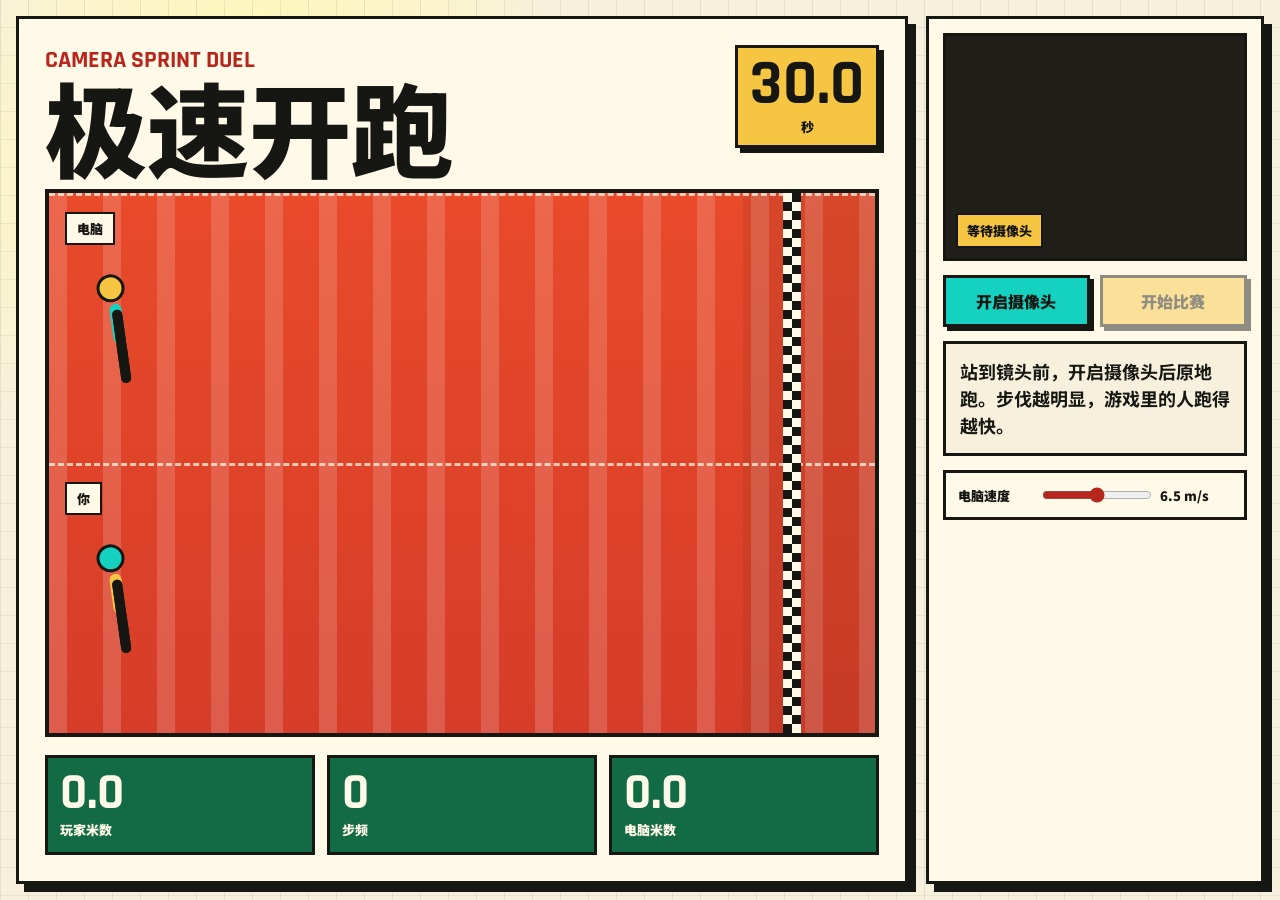
==== index.html @ 2770d906 "feat(game): 添加基于摄像头的跑步竞赛游戏 - 实现了摄像头视频流获取和姿态识别功能 - 集成了 MediaPipe Pose Landmarker 进行人体关键点检测 - 添加了基于腿部动" ====
<!doctype html>
<html lang="zh-CN">
  <head>
    <meta charset="UTF-8" />
    <meta name="viewport" content="width=device-width, initial-scale=1.0" />
    <title>极速开跑</title>
    <link rel="preconnect" href="https://fonts.googleapis.com" />
    <link rel="preconnect" href="https://fonts.gstatic.com" crossorigin />
    <link
      href="https://fonts.googleapis.com/css2?family=Rajdhani:wght@500;600;700&family=Noto+Sans+SC:wght@500;700;900&display=swap"
      rel="stylesheet"
    />
    <link rel="stylesheet" href="./styles.css" />
  </head>
  <body>
    <main class="arena">
      <section class="race-panel" aria-label="跑步比赛">
        <div class="track-header">
          <div>
            <p class="kicker">Camera Sprint Duel</p>
            <h1>极速开跑</h1>
          </div>
          <div class="clock" aria-live="polite">
            <span id="timeLeft">30.0</span>
            <small>秒</small>
          </div>
        </div>

        <div class="stadium" aria-label="赛道">
          <div class="finish-line" aria-hidden="true"></div>
          <div class="lane lane-ai">
            <div class="lane-label">电脑</div>
            <div class="runner ai-runner" id="aiRunner" aria-hidden="true">
              <span class="head"></span>
              <span class="body"></span>
              <span class="arm arm-a"></span>
              <span class="arm arm-b"></span>
              <span class="leg leg-a"></span>
              <span class="leg leg-b"></span>
            </div>
          </div>
          <div class="lane lane-player">
            <div class="lane-label">你</div>
            <div class="runner player-runner" id="playerRunner" aria-hidden="true">
              <span class="head"></span>
              <span class="body"></span>
              <span class="arm arm-a"></span>
              <span class="arm arm-b"></span>
              <span class="leg leg-a"></span>
              <span class="leg leg-b"></span>
            </div>
          </div>
        </div>

        <div class="scoreboard" aria-label="比赛数据">
          <div>
            <span id="playerMeters">0</span>
            <small>玩家米数</small>
          </div>
          <div>
            <span id="cadence">0</span>
            <small>步频</small>
          </div>
          <div>
            <span id="aiMeters">0</span>
            <small>电脑米数</small>
          </div>
        </div>
      </section>

      <aside class="control-panel" aria-label="摄像头控制">
        <div class="camera-shell">
          <video id="camera" playsinline muted></video>
          <canvas id="overlay"></canvas>
          <div class="camera-status" id="cameraStatus">等待摄像头</div>
        </div>

        <div class="action-row">
          <button class="primary" id="startCameraBtn" type="button">开启摄像头</button>
          <button class="secondary" id="startRaceBtn" type="button" disabled>开始比赛</button>
        </div>

        <div class="result" id="result" role="status" aria-live="polite">
          站到镜头前，开启摄像头后原地跑。步伐越明显，游戏里的人跑得越快。
        </div>

        <div class="tuning">
          <label for="difficulty">电脑速度</label>
          <input id="difficulty" type="range" min="4" max="9" step="0.5" value="6.5" />
          <span id="difficultyValue">6.5 m/s</span>
        </div>
      </aside>
    </main>

    <script type="module" src="./game.js"></script>
  </body>
</html>
---- styles.css ----
:root {
  --ink: #161712;
  --paper: #f7f0dd;
  --track: #e84a2a;
  --track-dark: #b7261c;
  --electric: #15d2c0;
  --sun: #f6c542;
  --grass: #126b45;
  --white: #fff9e8;
  --shadow: rgba(22, 23, 18, 0.18);
}

* {
  box-sizing: border-box;
}

body {
  min-height: 100vh;
  margin: 0;
  color: var(--ink);
  font-family: "Noto Sans SC", sans-serif;
  background:
    linear-gradient(90deg, rgba(22, 23, 18, 0.08) 1px, transparent 1px) 0 0 / 28px 28px,
    linear-gradient(0deg, rgba(22, 23, 18, 0.06) 1px, transparent 1px) 0 0 / 28px 28px,
    radial-gradient(circle at 20% 20%, #fff7bd 0 12%, transparent 28%),
    var(--paper);
}

button,
input {
  font: inherit;
}

.arena {
  display: grid;
  grid-template-columns: minmax(0, 1.45fr) minmax(320px, 0.55fr);
  gap: 18px;
  width: min(1320px, calc(100% - 32px));
  min-height: 100vh;
  margin: 0 auto;
  padding: 16px 0;
}

.race-panel,
.control-panel {
  border: 3px solid var(--ink);
  background: var(--white);
  box-shadow: 8px 8px 0 var(--ink);
}

.race-panel {
  display: flex;
  flex-direction: column;
  padding: clamp(16px, 2vw, 28px);
  overflow: hidden;
}

.track-header {
  display: flex;
  align-items: start;
  justify-content: space-between;
  gap: 18px;
  margin-bottom: 18px;
}

.kicker {
  margin: 0 0 4px;
  font-family: Rajdhani, sans-serif;
  font-size: clamp(18px, 2vw, 24px);
  font-weight: 700;
  letter-spacing: 0;
  text-transform: uppercase;
  color: var(--track-dark);
}

h1 {
  margin: 0;
  font-size: clamp(48px, 8vw, 112px);
  font-weight: 900;
  line-height: 0.9;
}

.clock {
  min-width: 132px;
  padding: 8px 12px;
  border: 3px solid var(--ink);
  background: var(--sun);
  text-align: center;
  box-shadow: 5px 5px 0 var(--ink);
}

.clock span {
  display: block;
  font-family: Rajdhani, sans-serif;
  font-size: clamp(38px, 5vw, 64px);
  font-weight: 700;
  line-height: 0.9;
}

.clock small,
.scoreboard small,
.lane-label,
.tuning label,
.tuning span {
  font-size: 13px;
  font-weight: 900;
}

.stadium {
  position: relative;
  display: grid;
  grid-template-rows: 1fr 1fr;
  flex: 1;
  min-height: 430px;
  border: 4px solid var(--ink);
  overflow: hidden;
  background:
    repeating-linear-gradient(90deg, rgba(255, 255, 255, 0.16) 0 18px, transparent 18px 54px),
    linear-gradient(180deg, var(--track), #d63d28);
}

.stadium::before {
  content: "";
  position: absolute;
  inset: 0;
  background: linear-gradient(90deg, transparent 0 84%, rgba(22, 23, 18, 0.08) 84% 100%);
  pointer-events: none;
}

.finish-line {
  position: absolute;
  top: 0;
  right: 9%;
  width: 18px;
  height: 100%;
  background:
    repeating-conic-gradient(var(--ink) 0 25%, var(--white) 0 50%) 0 0 / 18px 18px;
  z-index: 2;
}

.lane {
  position: relative;
  border-top: 3px dashed rgba(255, 249, 232, 0.72);
}

.lane:first-of-type {
  border-top: 0;
}

.lane-label {
  position: absolute;
  top: 16px;
  left: 16px;
  z-index: 3;
  padding: 5px 10px;
  border: 2px solid var(--ink);
  background: var(--white);
}

.runner {
  --lean: -8deg;
  position: absolute;
  left: 4%;
  bottom: 31%;
  width: 72px;
  height: 106px;
  transform: translateX(0) rotate(var(--lean));
  transform-origin: 50% 84%;
  transition: transform 120ms linear;
  z-index: 4;
}

.runner span {
  position: absolute;
  display: block;
  background: var(--ink);
}

.runner .head {
  top: 0;
  left: 25px;
  width: 28px;
  height: 28px;
  border: 3px solid var(--ink);
  border-radius: 50%;
  background: var(--sun);
}

.runner .body {
  top: 30px;
  left: 35px;
  width: 12px;
  height: 40px;
  border-radius: 12px;
  background: var(--electric);
}

.runner .arm,
.runner .leg {
  width: 10px;
  border-radius: 999px;
  transform-origin: 50% 0;
}

.runner .arm {
  top: 36px;
  left: 37px;
  height: 36px;
}

.runner .leg {
  top: 66px;
  left: 37px;
  height: 44px;
}

.runner .arm-a,
.runner .leg-b {
  animation: stride-a 340ms infinite linear;
}

.runner .arm-b,
.runner .leg-a {
  animation: stride-b 340ms infinite linear;
}

.player-runner .body {
  background: var(--sun);
}

.player-runner .head {
  background: var(--electric);
}

.runner.paused span {
  animation-play-state: paused;
}

.scoreboard {
  display: grid;
  grid-template-columns: repeat(3, 1fr);
  gap: 12px;
  margin-top: 18px;
}

.scoreboard div {
  min-width: 0;
  padding: 12px;
  border: 3px solid var(--ink);
  background: var(--grass);
  color: var(--white);
}

.scoreboard span {
  display: block;
  font-family: Rajdhani, sans-serif;
  font-size: clamp(34px, 4vw, 54px);
  font-weight: 700;
  line-height: 0.9;
}

.control-panel {
  display: flex;
  flex-direction: column;
  gap: 14px;
  padding: 14px;
}

.camera-shell {
  position: relative;
  aspect-ratio: 4 / 3;
  border: 3px solid var(--ink);
  overflow: hidden;
  background: #201f1a;
}

video,
canvas {
  position: absolute;
  inset: 0;
  width: 100%;
  height: 100%;
  object-fit: cover;
  transform: scaleX(-1);
}

.camera-status {
  position: absolute;
  left: 10px;
  bottom: 10px;
  max-width: calc(100% - 20px);
  padding: 6px 9px;
  border: 2px solid var(--ink);
  background: var(--sun);
  font-size: 13px;
  font-weight: 900;
}

.action-row {
  display: grid;
  grid-template-columns: 1fr 1fr;
  gap: 10px;
}

button {
  min-height: 52px;
  border: 3px solid var(--ink);
  cursor: pointer;
  font-weight: 900;
  color: var(--ink);
  box-shadow: 4px 4px 0 var(--ink);
  transition:
    transform 120ms ease,
    box-shadow 120ms ease,
    opacity 120ms ease;
}

button:hover:not(:disabled) {
  transform: translate(2px, 2px);
  box-shadow: 2px 2px 0 var(--ink);
}

button:disabled {
  cursor: not-allowed;
  opacity: 0.48;
}

.primary {
  background: var(--electric);
}

.secondary {
  background: var(--sun);
}

.result {
  min-height: 96px;
  padding: 14px;
  border: 3px solid var(--ink);
  background: var(--paper);
  font-size: clamp(15px, 1.5vw, 18px);
  font-weight: 700;
  line-height: 1.5;
}

.result.win {
  background: var(--electric);
}

.result.lose {
  background: var(--track);
  color: var(--white);
}

.tuning {
  display: grid;
  grid-template-columns: 72px 1fr 72px;
  align-items: center;
  gap: 10px;
  padding: 12px;
  border: 3px solid var(--ink);
  background: var(--white);
}

input[type="range"] {
  width: 100%;
  accent-color: var(--track-dark);
}

@keyframes stride-a {
  0%,
  100% {
    transform: rotate(48deg);
  }
  50% {
    transform: rotate(-58deg);
  }
}

@keyframes stride-b {
  0%,
  100% {
    transform: rotate(-52deg);
  }
  50% {
    transform: rotate(56deg);
  }
}

@media (max-width: 900px) {
  .arena {
    grid-template-columns: 1fr;
    min-height: auto;
  }

  .stadium {
    min-height: 360px;
  }
}

@media (max-width: 560px) {
  .arena {
    width: calc(100% - 20px);
    padding: 10px 0;
  }

  .track-header,
  .action-row,
  .scoreboard {
    grid-template-columns: 1fr;
    flex-direction: column;
  }

  .clock {
    width: 100%;
  }

  .stadium {
    min-height: 300px;
  }

  .runner {
    width: 56px;
    height: 86px;
  }

  .tuning {
    grid-template-columns: 1fr;
  }
}
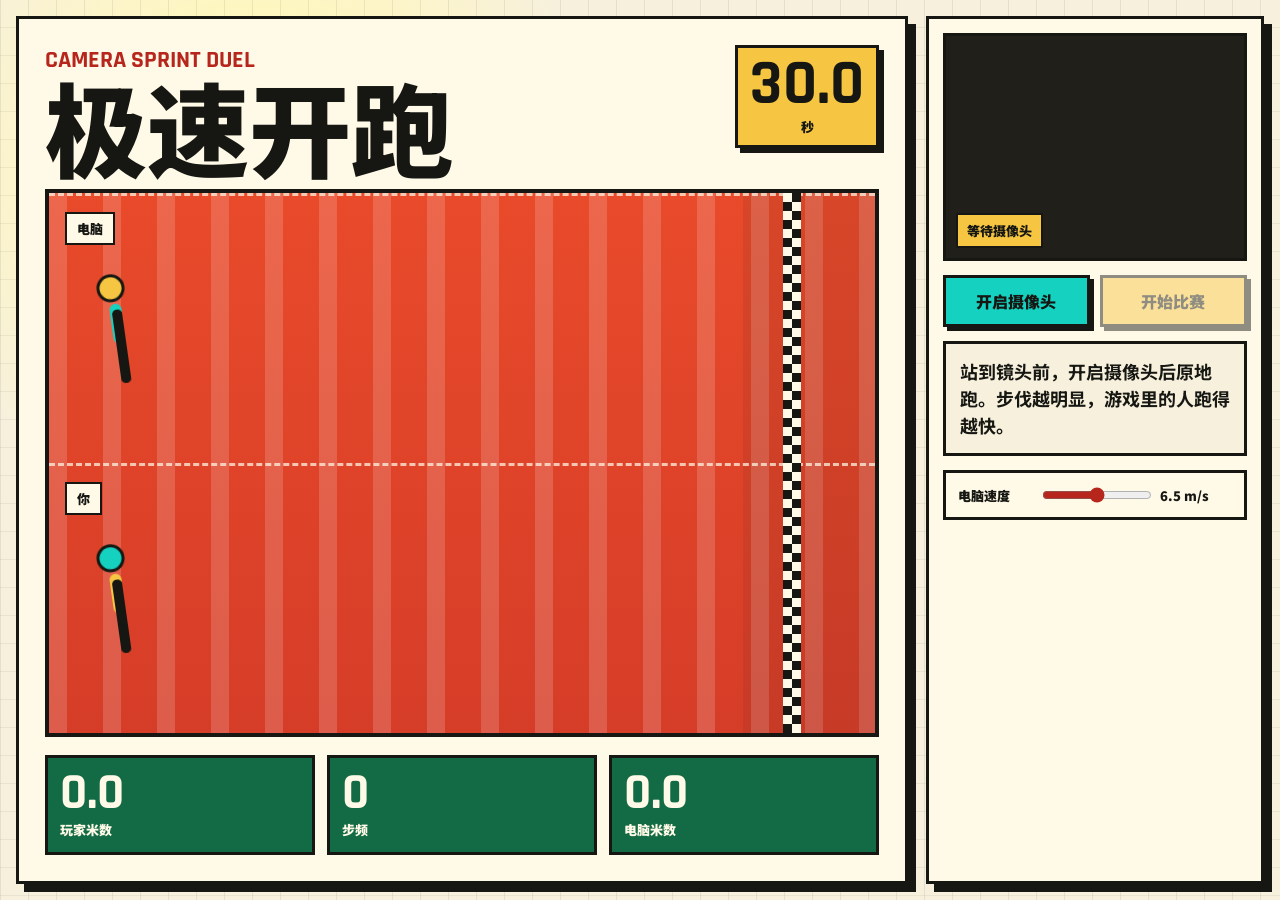
==== commit cf88e4ad: "feat(game): 添加比赛结束爆炸效果和摄像头管理功能 - 添加 finishBurst 和 finishText 元素用于显示比赛结果视觉效果 - 实现 showFinishBurst 函数显" ====
--- a/index.html
+++ b/index.html
@@ -28,6 +28,9 @@
 
         <div class="stadium" aria-label="赛道">
           <div class="finish-line" aria-hidden="true"></div>
+          <div class="finish-burst" id="finishBurst" aria-hidden="true">
+            <span id="finishText">WIN</span>
+          </div>
           <div class="lane lane-ai">
             <div class="lane-label">电脑</div>
             <div class="runner ai-runner" id="aiRunner" aria-hidden="true">
--- a/styles.css
+++ b/styles.css
@@ -138,6 +138,94 @@
   z-index: 2;
 }
 
+.finish-burst {
+  position: absolute;
+  inset: 0;
+  display: grid;
+  place-items: center;
+  z-index: 8;
+  pointer-events: none;
+  opacity: 0;
+  transform: scale(0.68) rotate(-5deg);
+}
+
+.finish-burst::before,
+.finish-burst::after {
+  content: "";
+  position: absolute;
+  border: 4px solid var(--ink);
+}
+
+.finish-burst::before {
+  width: min(70%, 620px);
+  aspect-ratio: 1;
+  background:
+    repeating-conic-gradient(from 12deg, rgba(255, 249, 232, 0.98) 0 9deg, transparent 9deg 18deg),
+    radial-gradient(circle, rgba(246, 197, 66, 0.96) 0 42%, transparent 43%);
+  clip-path: polygon(
+    50% 0,
+    58% 30%,
+    90% 12%,
+    70% 42%,
+    100% 50%,
+    70% 58%,
+    90% 88%,
+    58% 70%,
+    50% 100%,
+    42% 70%,
+    10% 88%,
+    30% 58%,
+    0 50%,
+    30% 42%,
+    10% 12%,
+    42% 30%
+  );
+}
+
+.finish-burst::after {
+  width: min(88%, 760px);
+  height: min(55%, 280px);
+  background: rgba(255, 249, 232, 0.92);
+  transform: rotate(-2deg);
+  box-shadow: 10px 10px 0 var(--ink);
+}
+
+.finish-burst span {
+  position: relative;
+  z-index: 1;
+  font-family: Rajdhani, sans-serif;
+  font-size: clamp(92px, 18vw, 220px);
+  font-weight: 700;
+  line-height: 0.78;
+  color: var(--ink);
+  text-shadow: 6px 6px 0 var(--sun);
+}
+
+.finish-burst.show {
+  animation: burst-pop 1100ms cubic-bezier(0.14, 1.35, 0.3, 1) both;
+}
+
+.finish-burst.show::before {
+  animation: burst-spin 1300ms ease-out both;
+}
+
+.finish-burst.win span {
+  text-shadow:
+    6px 6px 0 var(--electric),
+    12px 12px 0 var(--sun);
+}
+
+.finish-burst.lose::after {
+  background: rgba(232, 74, 42, 0.95);
+}
+
+.finish-burst.lose span {
+  color: var(--white);
+  text-shadow:
+    6px 6px 0 var(--ink),
+    12px 12px 0 var(--track-dark);
+}
+
 .lane {
   position: relative;
   border-top: 3px dashed rgba(255, 249, 232, 0.72);
@@ -387,6 +475,33 @@
   }
 }
 
+@keyframes burst-pop {
+  0% {
+    opacity: 0;
+    transform: scale(0.38) rotate(-10deg);
+  }
+  48% {
+    opacity: 1;
+    transform: scale(1.12) rotate(2deg);
+  }
+  72% {
+    transform: scale(0.96) rotate(-1deg);
+  }
+  100% {
+    opacity: 1;
+    transform: scale(1) rotate(0deg);
+  }
+}
+
+@keyframes burst-spin {
+  0% {
+    transform: rotate(-25deg) scale(0.75);
+  }
+  100% {
+    transform: rotate(18deg) scale(1);
+  }
+}
+
 @media (max-width: 900px) {
   .arena {
     grid-template-columns: 1fr;
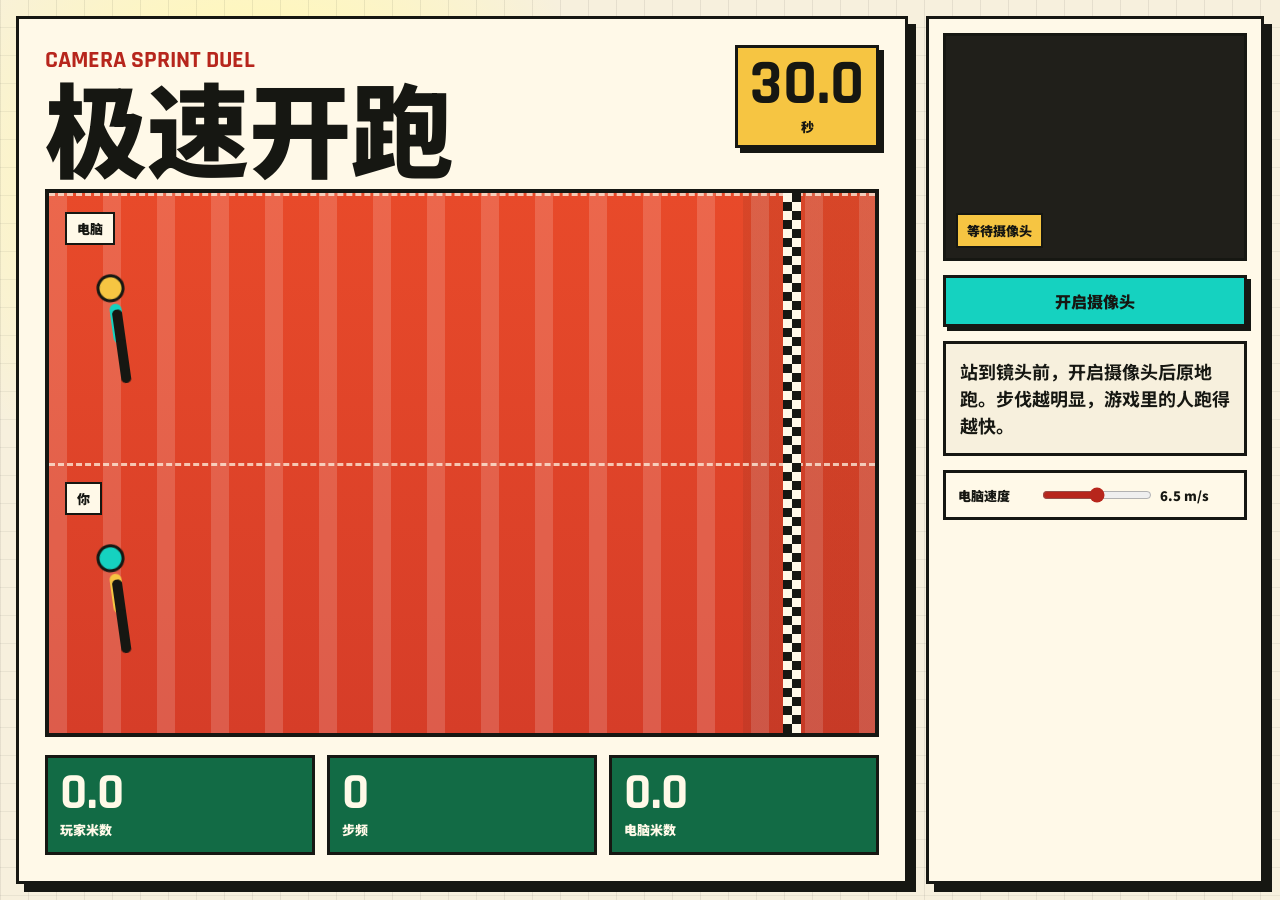
==== commit 9f72a943: "refactor(game): 将两个按钮合并为单一游戏操作按钮 - 移除 startCameraBtn 和 startRaceBtn 元素引用，改用 gameActionBtn 统一控制 - 添加 " ====
--- a/index.html
+++ b/index.html
@@ -28,6 +28,7 @@
 
         <div class="stadium" aria-label="赛道">
           <div class="finish-line" aria-hidden="true"></div>
+          <div class="countdown-burst" id="countdownBurst" aria-hidden="true">3</div>
           <div class="finish-burst" id="finishBurst" aria-hidden="true">
             <span id="finishText">WIN</span>
           </div>
@@ -79,8 +80,7 @@
         </div>
 
         <div class="action-row">
-          <button class="primary" id="startCameraBtn" type="button">开启摄像头</button>
-          <button class="secondary" id="startRaceBtn" type="button" disabled>开始比赛</button>
+          <button class="primary" id="gameActionBtn" type="button">开启摄像头</button>
         </div>
 
         <div class="result" id="result" role="status" aria-live="polite">
--- a/styles.css
+++ b/styles.css
@@ -136,6 +136,29 @@
   background:
     repeating-conic-gradient(var(--ink) 0 25%, var(--white) 0 50%) 0 0 / 18px 18px;
   z-index: 2;
+}
+
+.countdown-burst {
+  position: absolute;
+  inset: 0;
+  display: grid;
+  place-items: center;
+  z-index: 9;
+  pointer-events: none;
+  opacity: 0;
+  font-family: Rajdhani, sans-serif;
+  font-size: clamp(120px, 24vw, 260px);
+  font-weight: 700;
+  line-height: 0.8;
+  color: var(--white);
+  text-shadow:
+    8px 8px 0 var(--ink),
+    16px 16px 0 var(--track-dark);
+  transform: scale(0.72);
+}
+
+.countdown-burst.show {
+  animation: countdown-hit 920ms cubic-bezier(0.15, 1.35, 0.26, 1) both;
 }
 
 .finish-burst {
@@ -386,7 +409,7 @@
 
 .action-row {
   display: grid;
-  grid-template-columns: 1fr 1fr;
+  grid-template-columns: 1fr;
   gap: 10px;
 }
 
@@ -475,6 +498,25 @@
   }
 }
 
+@keyframes countdown-hit {
+  0% {
+    opacity: 0;
+    transform: scale(0.25) rotate(-8deg);
+  }
+  35% {
+    opacity: 1;
+    transform: scale(1.18) rotate(2deg);
+  }
+  70% {
+    opacity: 1;
+    transform: scale(0.94) rotate(0deg);
+  }
+  100% {
+    opacity: 0;
+    transform: scale(1.35) rotate(4deg);
+  }
+}
+
 @keyframes burst-pop {
   0% {
     opacity: 0;
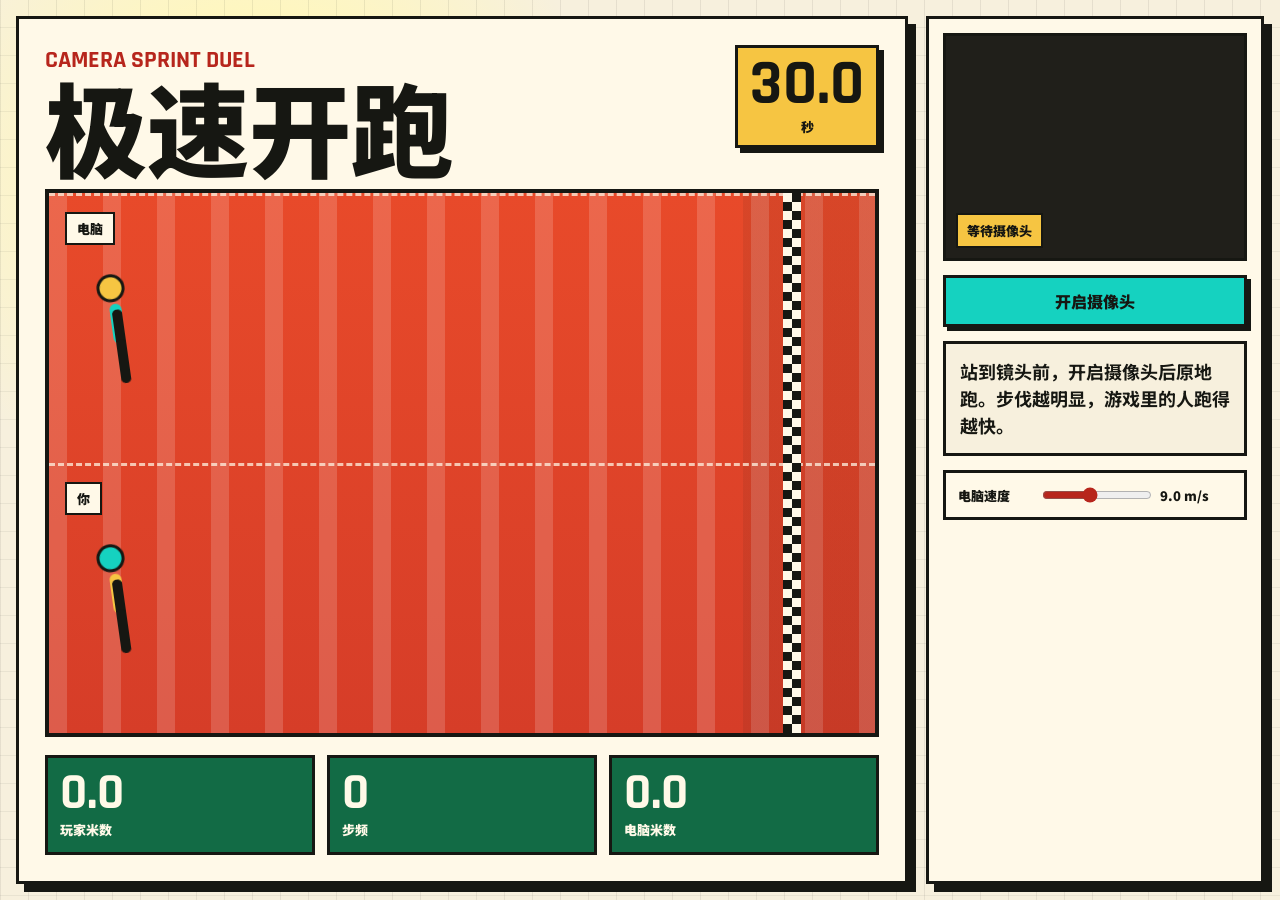
==== commit 20d3e566: "feat(game): 添加README文档并调整电脑速度默认值 - 添加详细的项目说明文档，包含功能介绍、启动方式、玩法说明 - 更新电脑速度滑杆范围从4-9调整为6-13，默认值从6.5调整为9 " ====
--- a/index.html
+++ b/index.html
@@ -89,8 +89,8 @@
 
         <div class="tuning">
           <label for="difficulty">电脑速度</label>
-          <input id="difficulty" type="range" min="4" max="9" step="0.5" value="6.5" />
-          <span id="difficultyValue">6.5 m/s</span>
+          <input id="difficulty" type="range" min="6" max="13" step="0.5" value="9" />
+          <span id="difficultyValue">9.0 m/s</span>
         </div>
       </aside>
     </main>
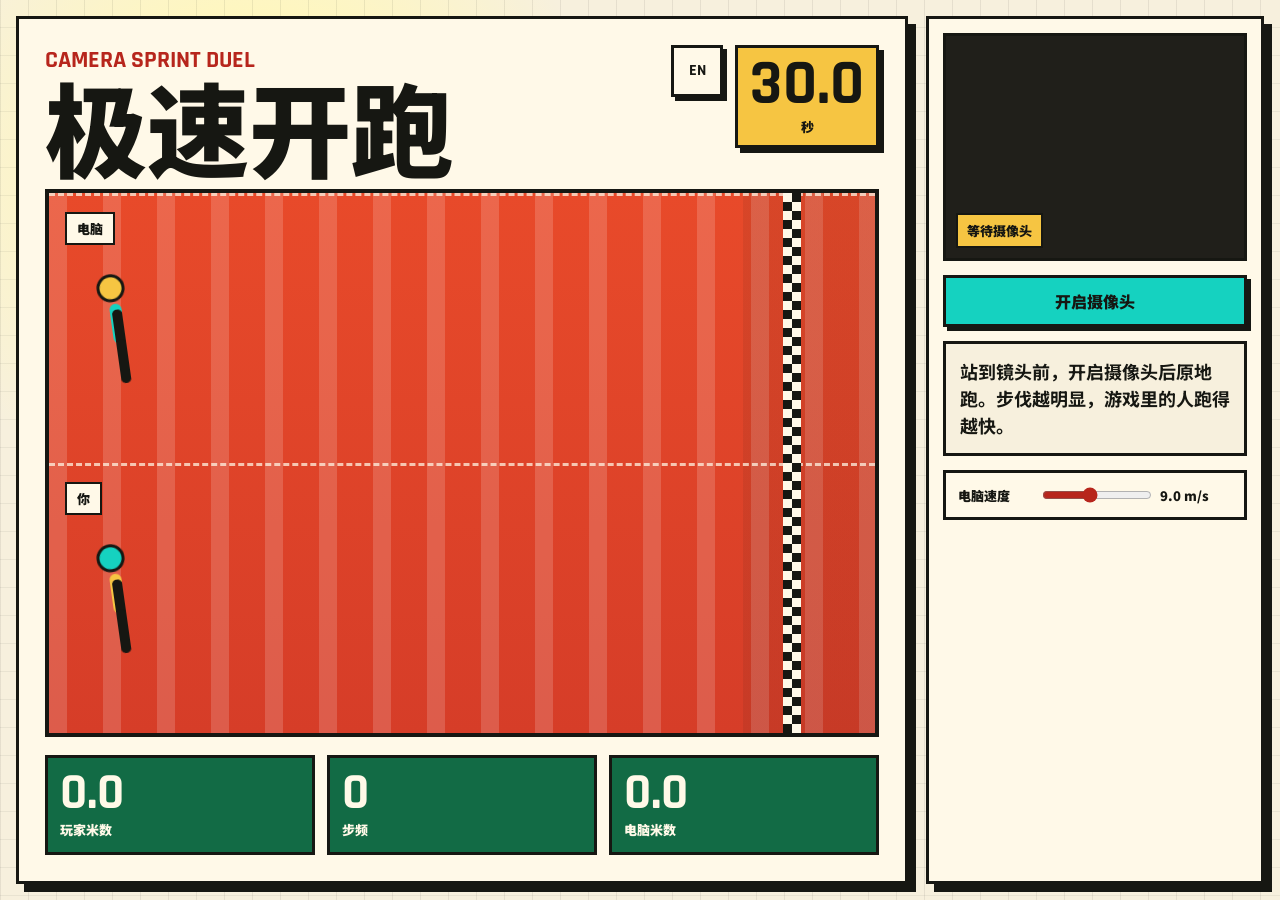
==== commit ae29f426: "feat(html): 添加站点统计与广告相关的脚本及容器 为en.html和index.html添加了站点统计脚本、广告加载脚本及广告容器" ====
--- a/index.html
+++ b/index.html
@@ -3,7 +3,56 @@
   <head>
     <meta charset="UTF-8" />
     <meta name="viewport" content="width=device-width, initial-scale=1.0" />
-    <title>极速开跑</title>
+    <title>极速开跑 - 摄像头原地跑步识别对战小游戏 | 免费在线玩</title>
+    <meta
+      name="description"
+      content="极速开跑是一款基于浏览器摄像头与 MediaPipe 姿态识别的原地跑步小游戏。站在镜头前原地跑，游戏会根据腿部关键点运动频率换算速度，与电脑角色竞速，免费在线游玩。"
+    />
+    <link rel="canonical" href="https://run.withmiao.com/" />
+    <link rel="alternate" href="https://run.withmiao.com/" hreflang="zh-CN" />
+    <link rel="alternate" href="https://run.withmiao.com/en.html" hreflang="en" />
+    <link rel="alternate" href="https://run.withmiao.com/" hreflang="x-default" />
+    <meta name="robots" content="index,follow,max-image-preview:large" />
+    <meta name="theme-color" content="#0b1220" />
+
+    <meta property="og:title" content="极速开跑 - 摄像头原地跑步识别对战小游戏" />
+    <meta
+      property="og:description"
+      content="站在镜头前原地跑，游戏用姿态识别换算速度，和电脑角色竞速。免费在线游玩。"
+    />
+    <meta property="og:type" content="website" />
+    <meta property="og:url" content="https://run.withmiao.com/" />
+    <meta property="og:locale" content="zh_CN" />
+
+    <meta name="twitter:card" content="summary" />
+    <meta name="twitter:title" content="极速开跑 - 摄像头原地跑步识别对战小游戏" />
+    <meta
+      name="twitter:description"
+      content="站在镜头前原地跑，姿态识别换算速度，与电脑竞速。免费在线游玩。"
+    />
+
+    <script type="application/ld+json">
+      {
+        "@context": "https://schema.org",
+        "@type": "VideoGame",
+        "name": "极速开跑",
+        "description": "基于浏览器摄像头与 MediaPipe 姿态识别的原地跑步小游戏。通过腿部关键点运动频率换算玩家速度，与电脑角色进行赛跑。",
+        "url": "https://run.withmiao.com/",
+        "inLanguage": "zh-CN",
+        "applicationCategory": "GameApplication",
+        "operatingSystem": "Web",
+        "isAccessibleForFree": true,
+        "offers": {
+          "@type": "Offer",
+          "price": "0",
+          "priceCurrency": "CNY",
+          "availability": "https://schema.org/InStock"
+        }
+      }
+    </script>
+
+    <link rel="dns-prefetch" href="https://cdn.jsdelivr.net" />
+    <link rel="dns-prefetch" href="https://storage.googleapis.com" />
     <link rel="preconnect" href="https://fonts.googleapis.com" />
     <link rel="preconnect" href="https://fonts.gstatic.com" crossorigin />
     <link
@@ -11,6 +60,12 @@
       rel="stylesheet"
     />
     <link rel="stylesheet" href="./styles.css" />
+
+    <script charset="UTF-8" id="LA_COLLECT" src="//sdk.51.la/js-sdk-pro.min.js"></script>
+<script>LA.init({id:"3PyBFmTbXnzlf6da",ck:"3PyBFmTbXnzlf6da"})</script>
+
+<script src="https://pl29450584.profitablecpmratenetwork.com/d5/db/3e/d5db3e4ffcf969d66f859a63fcda746f.js"></script>
+
   </head>
   <body>
     <main class="arena">
@@ -20,9 +75,12 @@
             <p class="kicker">Camera Sprint Duel</p>
             <h1>极速开跑</h1>
           </div>
-          <div class="clock" aria-live="polite">
-            <span id="timeLeft">30.0</span>
-            <small>秒</small>
+          <div class="header-tools">
+            <a class="lang-switch" href="/en.html" lang="en" hreflang="en" aria-label="切换到英文页面">EN</a>
+            <div class="clock" aria-live="polite">
+              <span id="timeLeft">30.0</span>
+              <small>秒</small>
+            </div>
           </div>
         </div>
 
@@ -92,9 +150,17 @@
           <input id="difficulty" type="range" min="6" max="13" step="0.5" value="9" />
           <span id="difficultyValue">9.0 m/s</span>
         </div>
+
+        <div id="container-556ce31a70bfd98bfd77ada64f03690e"></div>
       </aside>
     </main>
 
     <script type="module" src="./game.js"></script>
+    <script
+      async="async"
+      data-cfasync="false"
+      src="https://pl29450585.profitablecpmratenetwork.com/556ce31a70bfd98bfd77ada64f03690e/invoke.js"
+    ></script>
+    <script src="https://pl29450586.profitablecpmratenetwork.com/dc/e4/fb/dce4fbdb92abb9f6039da2166d2e540b.js"></script>
   </body>
 </html>
--- a/styles.css
+++ b/styles.css
@@ -61,6 +61,40 @@
   justify-content: space-between;
   gap: 18px;
   margin-bottom: 18px;
+}
+
+.header-tools {
+  display: flex;
+  align-items: start;
+  gap: 12px;
+}
+
+.lang-switch {
+  display: inline-grid;
+  place-items: center;
+  min-width: 52px;
+  height: 52px;
+  padding: 0 12px;
+  border: 3px solid var(--ink);
+  background: var(--white);
+  color: var(--ink);
+  text-decoration: none;
+  font-family: Rajdhani, sans-serif;
+  font-weight: 700;
+  box-shadow: 4px 4px 0 var(--ink);
+  transition:
+    transform 120ms ease,
+    box-shadow 120ms ease;
+}
+
+.lang-switch:hover {
+  transform: translate(2px, 2px);
+  box-shadow: 2px 2px 0 var(--ink);
+}
+
+.lang-switch:focus-visible {
+  outline: 3px solid var(--electric);
+  outline-offset: 3px;
 }
 
 .kicker {
@@ -568,6 +602,15 @@
     flex-direction: column;
   }
 
+  .header-tools {
+    width: 100%;
+    flex-direction: column;
+  }
+
+  .lang-switch {
+    width: 100%;
+  }
+
   .clock {
     width: 100%;
   }
